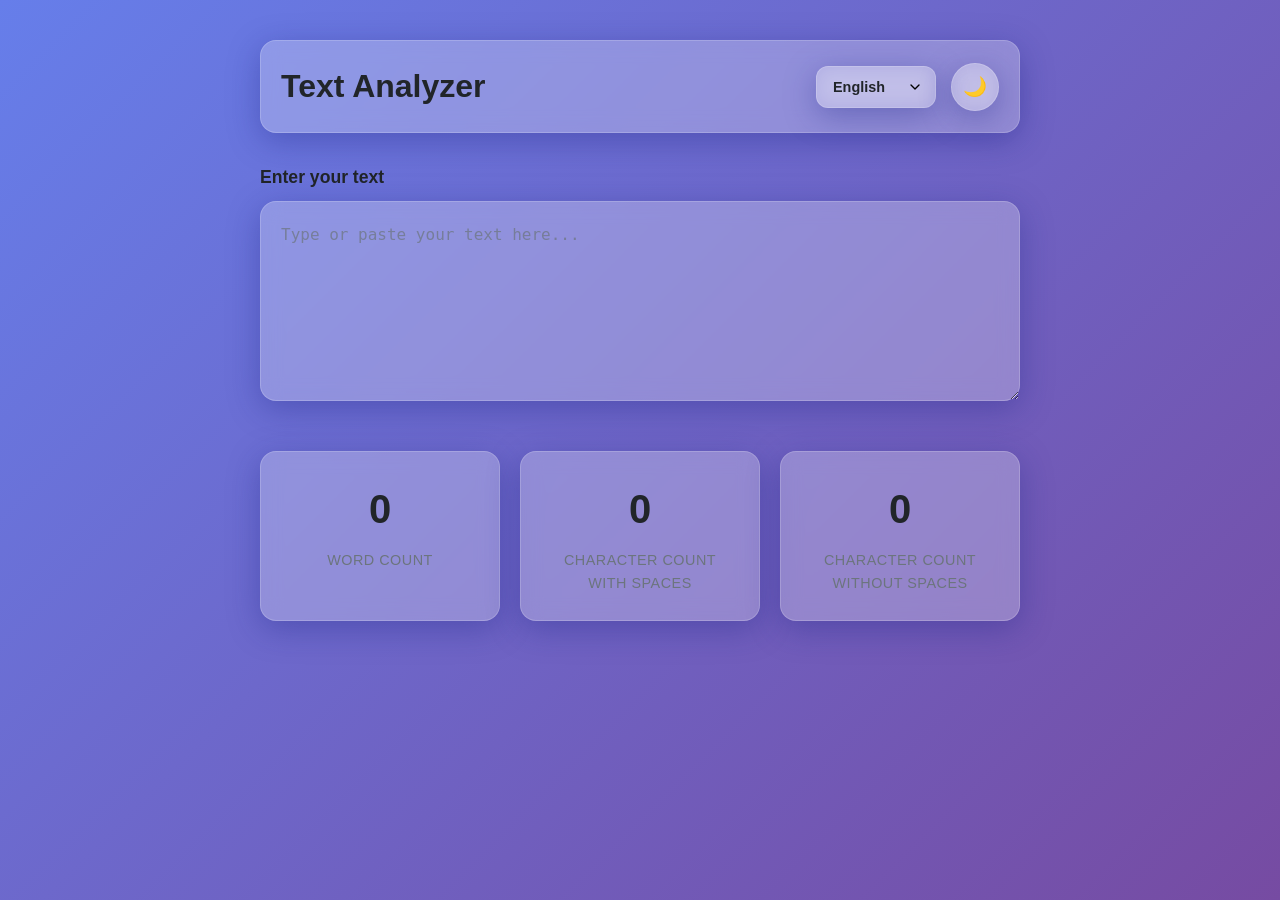
==== index.html @ c22e0014 "init" ====
<!DOCTYPE html>
<html lang="en">
<head>
    <meta charset="UTF-8">
    <meta name="viewport" content="width=device-width, initial-scale=1.0">
    <title>Text Analyzer</title>
    <link rel="stylesheet" href="src/style/variables.css">
    <link rel="stylesheet" href="src/style/reset.css">
    <link rel="stylesheet" href="src/style/base.css">
    <link rel="stylesheet" href="src/style/components.css">
</head>
<body>
    <div class="container">
        <header class="header">
            <h1 data-i18n="app_title">Text Analyzer</h1>
            <div class="controls">
                <div class="language-controls">
                    <select class="language-select" id="languageSelect">
                        <option value="en">English</option>
                        <option value="es">Español</option>
                        <option value="ru">Русский</option>
                        <option value="fr">Français</option>
                        <option value="de">Deutsch</option>
                    </select>
                </div>
                <button class="btn theme-toggle" id="themeToggle" data-i18n="theme_toggle" title="Toggle theme">
                    🌙
                </button>
            </div>
        </header>

        <main class="main-content">
            <div class="textarea-container">
                <label for="textInput" class="textarea-label" data-i18n="enter_text">Enter your text</label>
                <textarea 
                    id="textInput" 
                    placeholder="Type or paste your text here..."
                    data-i18n-placeholder="text_placeholder"
                ></textarea>
            </div>

            <div class="stats">
                <div class="stat-card">
                    <div class="stat-value" id="wordCount">0</div>
                    <div class="stat-label" data-i18n="word_count">Word count</div>
                </div>
                <div class="stat-card">
                    <div class="stat-value" id="charCountWithSpaces">0</div>
                    <div class="stat-label" data-i18n="char_count_with_spaces">Character count with spaces</div>
                </div>
                <div class="stat-card">
                    <div class="stat-value" id="charCountWithoutSpaces">0</div>
                    <div class="stat-label" data-i18n="char_count_without_spaces">Character count without spaces</div>
                </div>
            </div>
        </main>
    </div>

    <script src="src/script/i18n.js"></script>
    <script src="src/script/theme.js"></script>
    <script src="src/script/counter.js"></script>
    <script src="src/script/main.js"></script>
</body>
</html>
---- src/style/variables.css ----
/* CSS Variables for theming */
:root {
    /* Light theme - Glass morphism */
    --bg-primary: rgba(255, 255, 255, 0.8);
    --bg-secondary: rgba(248, 249, 250, 0.6);
    --bg-tertiary: rgba(255, 255, 255, 0.4);
    --text-primary: #212529;
    --text-secondary: #6c757d;
    --border-primary: rgba(33, 37, 41, 0.1);
    --border-secondary: rgba(33, 37, 41, 0.05);
    --shadow-primary: 0 8px 32px rgba(0, 0, 0, 0.1);
    --shadow-secondary: 0 4px 16px rgba(0, 0, 0, 0.08);
    --glass-bg: rgba(255, 255, 255, 0.25);
    --glass-border: rgba(255, 255, 255, 0.18);
    --glass-shadow: 0 8px 32px rgba(31, 38, 135, 0.37);
    --backdrop-blur: blur(10px);
}

[data-theme="dark"] {
    /* Dark theme - Glass morphism */
    --bg-primary: rgba(33, 37, 41, 0.8);
    --bg-secondary: rgba(52, 58, 64, 0.6);
    --bg-tertiary: rgba(33, 37, 41, 0.4);
    --text-primary: #f8f9fa;
    --text-secondary: #adb5bd;
    --border-primary: rgba(248, 249, 250, 0.1);
    --border-secondary: rgba(248, 249, 250, 0.05);
    --shadow-primary: 0 8px 32px rgba(0, 0, 0, 0.3);
    --shadow-secondary: 0 4px 16px rgba(0, 0, 0, 0.2);
    --glass-bg: rgba(33, 37, 41, 0.25);
    --glass-border: rgba(248, 249, 250, 0.18);
    --glass-shadow: 0 8px 32px rgba(0, 0, 0, 0.5);
    --backdrop-blur: blur(10px);
}

/* Global glass morphism styles */
.glass {
    background: var(--glass-bg);
    backdrop-filter: var(--backdrop-blur);
    -webkit-backdrop-filter: var(--backdrop-blur);
    border: 1px solid var(--glass-border);
    box-shadow: var(--glass-shadow);
}

.glass-card {
    background: var(--glass-bg);
    backdrop-filter: var(--backdrop-blur);
    -webkit-backdrop-filter: var(--backdrop-blur);
    border: 1px solid var(--glass-border);
    box-shadow: var(--glass-shadow);
    border-radius: 16px;
}

.glass-input {
    background: var(--glass-bg);
    backdrop-filter: var(--backdrop-blur);
    -webkit-backdrop-filter: var(--backdrop-blur);
    border: 1px solid var(--glass-border);
    box-shadow: var(--glass-shadow);
}

.glass-button {
    background: var(--glass-bg);
    backdrop-filter: var(--backdrop-blur);
    -webkit-backdrop-filter: var(--backdrop-blur);
    border: 1px solid var(--glass-border);
    box-shadow: var(--glass-shadow);
    transition: all 0.3s ease;
}

.glass-button:hover {
    background: var(--bg-secondary);
    transform: translateY(-2px);
    box-shadow: var(--shadow-primary);
}
---- src/style/base.css ----
/* Base styles and layout */
body {
    font-family: -apple-system, BlinkMacSystemFont, 'Segoe UI', Roboto, sans-serif;
    background: linear-gradient(135deg, #667eea 0%, #764ba2 100%);
    background-attachment: fixed;
    color: var(--text-primary);
    line-height: 1.6;
    min-height: 100vh;
    margin: 0;
    padding: 20px;
    transition: all 0.3s ease;
}

.container {
    max-width: 800px;
    margin: 0 auto;
    padding: 20px;
}

.header {
    display: flex;
    justify-content: space-between;
    align-items: center;
    margin-bottom: 30px;
    padding: 20px;
    border-radius: 16px;
    background: var(--glass-bg);
    backdrop-filter: var(--backdrop-blur);
    -webkit-backdrop-filter: var(--backdrop-blur);
    border: 1px solid var(--glass-border);
    box-shadow: var(--glass-shadow);
}

.header h1 {
    margin: 0;
    font-size: 2rem;
    font-weight: 700;
    color: var(--text-primary);
}

.controls {
    display: flex;
    align-items: center;
    gap: 15px;
}

.language-controls {
    display: flex;
    align-items: center;
    gap: 10px;
}

.main-content {
    display: flex;
    flex-direction: column;
    gap: 30px;
}

.textarea-container {
    display: flex;
    flex-direction: column;
    gap: 10px;
}

.textarea-label {
    font-weight: 600;
    color: var(--text-primary);
    font-size: 1.1rem;
}

textarea {
    width: 100%;
    min-height: 200px;
    padding: 20px;
    border-radius: 16px;
    border: 1px solid var(--glass-border);
    background: var(--glass-bg);
    backdrop-filter: var(--backdrop-blur);
    -webkit-backdrop-filter: var(--backdrop-blur);
    box-shadow: var(--glass-shadow);
    color: var(--text-primary);
    font-size: 1rem;
    line-height: 1.6;
    resize: vertical;
    transition: all 0.3s ease;
}

textarea:focus {
    outline: none;
    border-color: var(--text-secondary);
    box-shadow: var(--shadow-primary);
    transform: translateY(-2px);
}

textarea::placeholder {
    color: var(--text-secondary);
    opacity: 0.7;
}

.stats {
    display: grid;
    grid-template-columns: repeat(auto-fit, minmax(200px, 1fr));
    gap: 20px;
    margin-top: 20px;
}

.stat-card {
    padding: 25px;
    border-radius: 16px;
    background: var(--glass-bg);
    backdrop-filter: var(--backdrop-blur);
    -webkit-backdrop-filter: var(--backdrop-blur);
    border: 1px solid var(--glass-border);
    box-shadow: var(--glass-shadow);
    text-align: center;
    transition: all 0.3s ease;
}

.stat-card:hover {
    transform: translateY(-5px);
    box-shadow: var(--shadow-primary);
}

.stat-value {
    font-size: 2.5rem;
    font-weight: 700;
    color: var(--text-primary);
    margin-bottom: 8px;
}

.stat-label {
    font-size: 0.9rem;
    color: var(--text-secondary);
    font-weight: 500;
    text-transform: uppercase;
    letter-spacing: 0.5px;
}

/* Responsive design */
@media (max-width: 768px) {
    .header {
        flex-direction: column;
        gap: 20px;
        text-align: center;
    }
    
    .controls {
        flex-direction: column;
        gap: 15px;
    }
    
    .stats {
        grid-template-columns: 1fr;
    }
    
    .stat-value {
        font-size: 2rem;
    }
}

@media (max-width: 480px) {
    body {
        padding: 10px;
    }
    
    .container {
        padding: 10px;
    }
    
    .header {
        padding: 15px;
    }
    
    .header h1 {
        font-size: 1.5rem;
    }
    
    textarea {
        min-height: 150px;
        padding: 15px;
    }
    
    .stat-card {
        padding: 20px;
    }
}
---- src/style/components.css ----
/* Reusable components */
.btn {
    padding: 12px 20px;
    border: none;
    border-radius: 12px;
    font-size: 0.9rem;
    font-weight: 600;
    cursor: pointer;
    transition: all 0.3s ease;
    background: var(--glass-bg);
    backdrop-filter: var(--backdrop-blur);
    -webkit-backdrop-filter: var(--backdrop-blur);
    border: 1px solid var(--glass-border);
    box-shadow: var(--glass-shadow);
    color: var(--text-primary);
    text-decoration: none;
    display: inline-flex;
    align-items: center;
    justify-content: center;
    gap: 8px;
}

.btn:hover {
    background: var(--bg-secondary);
    transform: translateY(-2px);
    box-shadow: var(--shadow-primary);
}

.btn:active {
    transform: translateY(0);
}

/* Language selector dropdown */
.language-select {
    padding: 12px 16px;
    border-radius: 12px;
    border: 1px solid var(--glass-border);
    background: var(--glass-bg);
    backdrop-filter: var(--backdrop-blur);
    -webkit-backdrop-filter: var(--backdrop-blur);
    box-shadow: var(--glass-shadow);
    color: var(--text-primary);
    font-size: 0.9rem;
    font-weight: 600;
    cursor: pointer;
    transition: all 0.3s ease;
    min-width: 120px;
    appearance: none;
    background-image: url("data:image/svg+xml;charset=UTF-8,%3csvg xmlns='http://www.w3.org/2000/svg' viewBox='0 0 24 24' fill='none' stroke='currentColor' stroke-width='2' stroke-linecap='round' stroke-linejoin='round'%3e%3cpolyline points='6,9 12,15 18,9'%3e%3c/polyline%3e%3c/svg%3e");
    background-repeat: no-repeat;
    background-position: right 12px center;
    background-size: 16px;
    padding-right: 40px;
}

.language-select:hover {
    background-color: var(--bg-secondary);
    transform: translateY(-2px);
    box-shadow: var(--shadow-primary);
}

.language-select:focus {
    outline: none;
    border-color: var(--text-secondary);
    box-shadow: var(--shadow-primary);
}

.language-select option {
    background: var(--bg-primary);
    color: var(--text-primary);
    padding: 8px;
}

/* Theme toggle button */
.theme-toggle {
    padding: 12px;
    border-radius: 50%;
    width: 48px;
    height: 48px;
    display: flex;
    align-items: center;
    justify-content: center;
    font-size: 1.2rem;
    background: var(--glass-bg);
    backdrop-filter: var(--backdrop-blur);
    -webkit-backdrop-filter: var(--backdrop-blur);
    border: 1px solid var(--glass-border);
    box-shadow: var(--glass-shadow);
    color: var(--text-primary);
    transition: all 0.3s ease;
}

.theme-toggle:hover {
    background: var(--bg-secondary);
    transform: translateY(-2px) rotate(180deg);
    box-shadow: var(--shadow-primary);
}

.theme-toggle:active {
    transform: translateY(0) rotate(180deg);
}

/* Embeddable version adjustments */
.text-analyzer-embed {
    font-size: 0.9rem;
}

.text-analyzer-embed .header h1 {
    font-size: 1.5rem;
}

.text-analyzer-embed .stat-value {
    font-size: 2rem;
}

.text-analyzer-embed .stat-label {
    font-size: 0.8rem;
}

.text-analyzer-embed textarea {
    min-height: 150px;
    padding: 15px;
}

.text-analyzer-embed .stat-card {
    padding: 20px;
}

.text-analyzer-embed .btn {
    padding: 10px 16px;
    font-size: 0.8rem;
}

.text-analyzer-embed .language-select {
    padding: 10px 14px;
    font-size: 0.8rem;
    min-width: 100px;
}

.text-analyzer-embed .theme-toggle {
    width: 40px;
    height: 40px;
    font-size: 1rem;
}

/* Responsive adjustments */
@media (max-width: 768px) {
    .language-select {
        min-width: 100px;
        font-size: 0.8rem;
        padding: 10px 14px;
        padding-right: 35px;
        background-size: 14px;
    }
    
    .theme-toggle {
        width: 44px;
        height: 44px;
        font-size: 1.1rem;
    }
}

@media (max-width: 480px) {
    .language-select {
        min-width: 80px;
        font-size: 0.75rem;
        padding: 8px 12px;
        padding-right: 30px;
        background-size: 12px;
    }
    
    .theme-toggle {
        width: 40px;
        height: 40px;
        font-size: 1rem;
    }
}
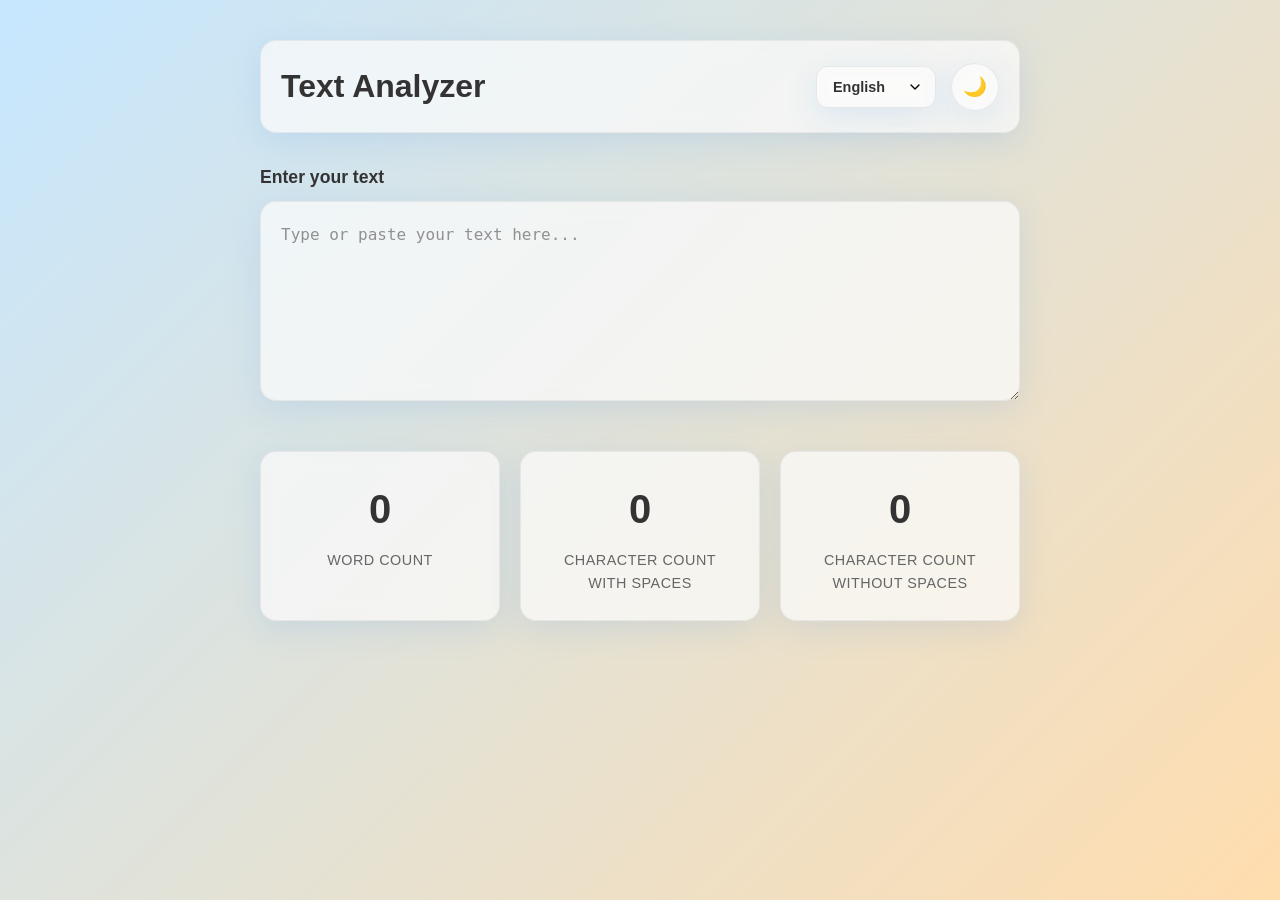
==== commit 07bd6fe0: "fix: prepare standalone Cloudflare Pages deployment" ====
--- a/index.html
+++ b/index.html
@@ -1,64 +1,65 @@
 <!DOCTYPE html>
 <html lang="en">
-<head>
-    <meta charset="UTF-8">
-    <meta name="viewport" content="width=device-width, initial-scale=1.0">
+  <head>
+    <meta charset="UTF-8" />
+    <meta name="viewport" content="width=device-width, initial-scale=1.0" />
     <title>Text Analyzer</title>
-    <link rel="stylesheet" href="src/style/variables.css">
-    <link rel="stylesheet" href="src/style/reset.css">
-    <link rel="stylesheet" href="src/style/base.css">
-    <link rel="stylesheet" href="src/style/components.css">
-</head>
-<body>
+    <meta name="theme-color" content="#fbfbfb" />
+    <link rel="icon" href="src/favicon.ico" sizes="any" />
+    <link rel="icon" type="image/png" sizes="32x32" href="src/img/icon-32x32.png" />
+    <link rel="icon" type="image/png" sizes="16x16" href="src/img/icon-16x16.png" />
+    <link rel="apple-touch-icon" href="src/img/icon-192x192.png" />
+    <link rel="manifest" href="src/manifest.json" />
+    <link rel="stylesheet" href="src/style/variables.css" />
+    <link rel="stylesheet" href="src/style/reset.css" />
+    <link rel="stylesheet" href="src/style/base.css" />
+    <link rel="stylesheet" href="src/style/components.css" />
+  </head>
+  <body>
     <div class="container">
-        <header class="header">
-            <h1 data-i18n="app_title">Text Analyzer</h1>
-            <div class="controls">
-                <div class="language-controls">
-                    <select class="language-select" id="languageSelect">
-                        <option value="en">English</option>
-                        <option value="es">Español</option>
-                        <option value="ru">Русский</option>
-                        <option value="fr">Français</option>
-                        <option value="de">Deutsch</option>
-                    </select>
-                </div>
-                <button class="btn theme-toggle" id="themeToggle" data-i18n="theme_toggle" title="Toggle theme">
-                    🌙
-                </button>
-            </div>
-        </header>
+      <header class="header">
+        <h1 data-i18n="app_title">Text Analyzer</h1>
+        <div class="controls">
+          <div class="language-controls">
+            <select class="language-select" id="languageSelect">
+              <option value="en">English</option>
+              <option value="es">Español</option>
+              <option value="ru">Русский</option>
+              <option value="fr">Français</option>
+              <option value="de">Deutsch</option>
+            </select>
+          </div>
+          <button class="btn theme-toggle" id="themeToggle" data-i18n="theme_toggle" title="Toggle theme" aria-label="Toggle theme">🌙</button>
+        </div>
+      </header>
 
-        <main class="main-content">
-            <div class="textarea-container">
-                <label for="textInput" class="textarea-label" data-i18n="enter_text">Enter your text</label>
-                <textarea 
-                    id="textInput" 
-                    placeholder="Type or paste your text here..."
-                    data-i18n-placeholder="text_placeholder"
-                ></textarea>
-            </div>
+      <main class="main-content">
+        <div class="textarea-container">
+          <label for="textInput" class="textarea-label" data-i18n="enter_text">Enter your text</label>
+          <textarea id="textInput" placeholder="Type or paste your text here..." data-i18n-placeholder="text_placeholder"></textarea>
+        </div>
 
-            <div class="stats">
-                <div class="stat-card">
-                    <div class="stat-value" id="wordCount">0</div>
-                    <div class="stat-label" data-i18n="word_count">Word count</div>
-                </div>
-                <div class="stat-card">
-                    <div class="stat-value" id="charCountWithSpaces">0</div>
-                    <div class="stat-label" data-i18n="char_count_with_spaces">Character count with spaces</div>
-                </div>
-                <div class="stat-card">
-                    <div class="stat-value" id="charCountWithoutSpaces">0</div>
-                    <div class="stat-label" data-i18n="char_count_without_spaces">Character count without spaces</div>
-                </div>
-            </div>
-        </main>
+        <div class="stats">
+          <div class="stat-card">
+            <div class="stat-value" id="wordCount">0</div>
+            <div class="stat-label" data-i18n="word_count">Word count</div>
+          </div>
+          <div class="stat-card">
+            <div class="stat-value" id="charCountWithSpaces">0</div>
+            <div class="stat-label" data-i18n="char_count_with_spaces">Character count with spaces</div>
+          </div>
+          <div class="stat-card">
+            <div class="stat-value" id="charCountWithoutSpaces">0</div>
+            <div class="stat-label" data-i18n="char_count_without_spaces">Character count without spaces</div>
+          </div>
+        </div>
+      </main>
     </div>
 
+    <script src="src/script/console-protection.js"></script>
     <script src="src/script/i18n.js"></script>
     <script src="src/script/theme.js"></script>
     <script src="src/script/counter.js"></script>
     <script src="src/script/main.js"></script>
-</body>
-</html> +  </body>
+</html>
--- a/src/style/variables.css
+++ b/src/style/variables.css
@@ -1,75 +1,81 @@
-/* CSS Variables for theming */
+/* CSS Variables for theming */
 :root {
-    /* Light theme - Glass morphism */
-    --bg-primary: rgba(255, 255, 255, 0.8);
-    --bg-secondary: rgba(248, 249, 250, 0.6);
-    --bg-tertiary: rgba(255, 255, 255, 0.4);
-    --text-primary: #212529;
-    --text-secondary: #6c757d;
-    --border-primary: rgba(33, 37, 41, 0.1);
-    --border-secondary: rgba(33, 37, 41, 0.05);
-    --shadow-primary: 0 8px 32px rgba(0, 0, 0, 0.1);
-    --shadow-secondary: 0 4px 16px rgba(0, 0, 0, 0.08);
-    --glass-bg: rgba(255, 255, 255, 0.25);
-    --glass-border: rgba(255, 255, 255, 0.18);
-    --glass-shadow: 0 8px 32px rgba(31, 38, 135, 0.37);
-    --backdrop-blur: blur(10px);
+  /* Pastel Breeze foundation from i18n-layout-template */
+  --primary-color: #4a90e2;
+  --accent-color: #64d2ff;
+  --bg-primary: #fbfbfb;
+  --bg-secondary: #f5f5f5;
+  --bg-tertiary: #f0f0f0;
+  --text-primary: #333333;
+  --text-secondary: #666666;
+  --border-primary: #e0e0e0;
+  --border-secondary: #d0d0d0;
+  --gradient-primary: linear-gradient(135deg, #c6e7ff, #ffddae);
+  --shadow-primary: 0 12px 40px rgba(74, 144, 226, 0.2);
+  --shadow-secondary: 0 4px 16px rgba(0, 0, 0, 0.08);
+  --glass-bg: rgba(251, 251, 251, 0.72);
+  --glass-border: rgba(224, 224, 224, 0.7);
+  --glass-shadow: 0 8px 32px rgba(74, 144, 226, 0.15);
+  --backdrop-blur: blur(10px);
+  --transition: color 0.3s ease, background 0.3s ease, border-color 0.3s ease;
 }
 
-[data-theme="dark"] {
-    /* Dark theme - Glass morphism */
-    --bg-primary: rgba(33, 37, 41, 0.8);
-    --bg-secondary: rgba(52, 58, 64, 0.6);
-    --bg-tertiary: rgba(33, 37, 41, 0.4);
-    --text-primary: #f8f9fa;
-    --text-secondary: #adb5bd;
-    --border-primary: rgba(248, 249, 250, 0.1);
-    --border-secondary: rgba(248, 249, 250, 0.05);
-    --shadow-primary: 0 8px 32px rgba(0, 0, 0, 0.3);
-    --shadow-secondary: 0 4px 16px rgba(0, 0, 0, 0.2);
-    --glass-bg: rgba(33, 37, 41, 0.25);
-    --glass-border: rgba(248, 249, 250, 0.18);
-    --glass-shadow: 0 8px 32px rgba(0, 0, 0, 0.5);
-    --backdrop-blur: blur(10px);
+[data-theme='dark'] {
+  --primary-color: #8ab4f8;
+  --accent-color: #64d2ff;
+  --bg-primary: #0e0e10;
+  --bg-secondary: #1a1a1d;
+  --bg-tertiary: #2a2a2e;
+  --text-primary: #ededed;
+  --text-secondary: #cccccc;
+  --border-primary: rgba(255, 255, 255, 0.15);
+  --border-secondary: rgba(255, 255, 255, 0.1);
+  --gradient-primary: radial-gradient(circle at 30% 30%, #1a1a1d, #0e0e10 80%);
+  --shadow-primary: 0 12px 40px rgba(0, 0, 0, 0.5);
+  --shadow-secondary: 0 4px 16px rgba(0, 0, 0, 0.2);
+  --glass-bg: rgba(255, 255, 255, 0.05);
+  --glass-border: rgba(255, 255, 255, 0.1);
+  --glass-shadow: 0 8px 32px rgba(0, 0, 0, 0.4), 0 4px 16px rgba(0, 150, 255, 0.1);
+  --backdrop-blur: blur(14px);
 }
-
-/* Global glass morphism styles */
-.glass {
-    background: var(--glass-bg);
-    backdrop-filter: var(--backdrop-blur);
-    -webkit-backdrop-filter: var(--backdrop-blur);
-    border: 1px solid var(--glass-border);
-    box-shadow: var(--glass-shadow);
-}
-
-.glass-card {
-    background: var(--glass-bg);
-    backdrop-filter: var(--backdrop-blur);
-    -webkit-backdrop-filter: var(--backdrop-blur);
-    border: 1px solid var(--glass-border);
-    box-shadow: var(--glass-shadow);
-    border-radius: 16px;
-}
-
-.glass-input {
-    background: var(--glass-bg);
-    backdrop-filter: var(--backdrop-blur);
-    -webkit-backdrop-filter: var(--backdrop-blur);
-    border: 1px solid var(--glass-border);
-    box-shadow: var(--glass-shadow);
-}
-
-.glass-button {
-    background: var(--glass-bg);
-    backdrop-filter: var(--backdrop-blur);
-    -webkit-backdrop-filter: var(--backdrop-blur);
-    border: 1px solid var(--glass-border);
-    box-shadow: var(--glass-shadow);
-    transition: all 0.3s ease;
-}
-
-.glass-button:hover {
-    background: var(--bg-secondary);
-    transform: translateY(-2px);
-    box-shadow: var(--shadow-primary);
-} +
+/* Global glass morphism styles */
+.glass {
+  background: var(--glass-bg);
+  backdrop-filter: var(--backdrop-blur);
+  -webkit-backdrop-filter: var(--backdrop-blur);
+  border: 1px solid var(--glass-border);
+  box-shadow: var(--glass-shadow);
+}
+
+.glass-card {
+  background: var(--glass-bg);
+  backdrop-filter: var(--backdrop-blur);
+  -webkit-backdrop-filter: var(--backdrop-blur);
+  border: 1px solid var(--glass-border);
+  box-shadow: var(--glass-shadow);
+  border-radius: 16px;
+}
+
+.glass-input {
+  background: var(--glass-bg);
+  backdrop-filter: var(--backdrop-blur);
+  -webkit-backdrop-filter: var(--backdrop-blur);
+  border: 1px solid var(--glass-border);
+  box-shadow: var(--glass-shadow);
+}
+
+.glass-button {
+  background: var(--glass-bg);
+  backdrop-filter: var(--backdrop-blur);
+  -webkit-backdrop-filter: var(--backdrop-blur);
+  border: 1px solid var(--glass-border);
+  box-shadow: var(--glass-shadow);
+  transition: all 0.3s ease;
+}
+
+.glass-button:hover {
+  background: var(--bg-secondary);
+  transform: translateY(-2px);
+  box-shadow: var(--shadow-primary);
+}
--- a/src/style/base.css
+++ b/src/style/base.css
@@ -1,186 +1,186 @@
-/* Base styles and layout */
-body {
-    font-family: -apple-system, BlinkMacSystemFont, 'Segoe UI', Roboto, sans-serif;
-    background: linear-gradient(135deg, #667eea 0%, #764ba2 100%);
-    background-attachment: fixed;
-    color: var(--text-primary);
-    line-height: 1.6;
-    min-height: 100vh;
-    margin: 0;
-    padding: 20px;
-    transition: all 0.3s ease;
-}
-
-.container {
-    max-width: 800px;
-    margin: 0 auto;
-    padding: 20px;
-}
-
-.header {
-    display: flex;
-    justify-content: space-between;
-    align-items: center;
-    margin-bottom: 30px;
-    padding: 20px;
-    border-radius: 16px;
-    background: var(--glass-bg);
-    backdrop-filter: var(--backdrop-blur);
-    -webkit-backdrop-filter: var(--backdrop-blur);
-    border: 1px solid var(--glass-border);
-    box-shadow: var(--glass-shadow);
-}
-
-.header h1 {
-    margin: 0;
-    font-size: 2rem;
-    font-weight: 700;
-    color: var(--text-primary);
-}
-
-.controls {
-    display: flex;
-    align-items: center;
-    gap: 15px;
-}
-
-.language-controls {
-    display: flex;
-    align-items: center;
-    gap: 10px;
-}
-
-.main-content {
-    display: flex;
-    flex-direction: column;
-    gap: 30px;
-}
-
-.textarea-container {
-    display: flex;
-    flex-direction: column;
-    gap: 10px;
-}
-
-.textarea-label {
-    font-weight: 600;
-    color: var(--text-primary);
-    font-size: 1.1rem;
-}
-
-textarea {
-    width: 100%;
-    min-height: 200px;
-    padding: 20px;
-    border-radius: 16px;
-    border: 1px solid var(--glass-border);
-    background: var(--glass-bg);
-    backdrop-filter: var(--backdrop-blur);
-    -webkit-backdrop-filter: var(--backdrop-blur);
-    box-shadow: var(--glass-shadow);
-    color: var(--text-primary);
-    font-size: 1rem;
-    line-height: 1.6;
-    resize: vertical;
-    transition: all 0.3s ease;
-}
-
-textarea:focus {
-    outline: none;
-    border-color: var(--text-secondary);
-    box-shadow: var(--shadow-primary);
-    transform: translateY(-2px);
-}
-
-textarea::placeholder {
-    color: var(--text-secondary);
-    opacity: 0.7;
-}
-
-.stats {
-    display: grid;
-    grid-template-columns: repeat(auto-fit, minmax(200px, 1fr));
-    gap: 20px;
-    margin-top: 20px;
-}
-
-.stat-card {
-    padding: 25px;
-    border-radius: 16px;
-    background: var(--glass-bg);
-    backdrop-filter: var(--backdrop-blur);
-    -webkit-backdrop-filter: var(--backdrop-blur);
-    border: 1px solid var(--glass-border);
-    box-shadow: var(--glass-shadow);
-    text-align: center;
-    transition: all 0.3s ease;
-}
-
-.stat-card:hover {
-    transform: translateY(-5px);
-    box-shadow: var(--shadow-primary);
-}
-
-.stat-value {
-    font-size: 2.5rem;
-    font-weight: 700;
-    color: var(--text-primary);
-    margin-bottom: 8px;
-}
-
-.stat-label {
-    font-size: 0.9rem;
-    color: var(--text-secondary);
-    font-weight: 500;
-    text-transform: uppercase;
-    letter-spacing: 0.5px;
-}
-
-/* Responsive design */
-@media (max-width: 768px) {
-    .header {
-        flex-direction: column;
-        gap: 20px;
-        text-align: center;
-    }
-    
-    .controls {
-        flex-direction: column;
-        gap: 15px;
-    }
-    
-    .stats {
-        grid-template-columns: 1fr;
-    }
-    
-    .stat-value {
-        font-size: 2rem;
-    }
-}
-
-@media (max-width: 480px) {
-    body {
-        padding: 10px;
-    }
-    
-    .container {
-        padding: 10px;
-    }
-    
-    .header {
-        padding: 15px;
-    }
-    
-    .header h1 {
-        font-size: 1.5rem;
-    }
-    
-    textarea {
-        min-height: 150px;
-        padding: 15px;
-    }
-    
-    .stat-card {
-        padding: 20px;
-    }
-} +/* Base styles and layout */
+body {
+  font-family: -apple-system, BlinkMacSystemFont, 'Segoe UI', Roboto, sans-serif;
+  background: var(--gradient-primary);
+  background-attachment: fixed;
+  color: var(--text-primary);
+  line-height: 1.6;
+  min-height: 100vh;
+  margin: 0;
+  padding: 20px;
+  transition: all 0.3s ease;
+}
+
+.container {
+  max-width: 800px;
+  margin: 0 auto;
+  padding: 20px;
+}
+
+.header {
+  display: flex;
+  justify-content: space-between;
+  align-items: center;
+  margin-bottom: 30px;
+  padding: 20px;
+  border-radius: 16px;
+  background: var(--glass-bg);
+  backdrop-filter: var(--backdrop-blur);
+  -webkit-backdrop-filter: var(--backdrop-blur);
+  border: 1px solid var(--glass-border);
+  box-shadow: var(--glass-shadow);
+}
+
+.header h1 {
+  margin: 0;
+  font-size: 2rem;
+  font-weight: 700;
+  color: var(--text-primary);
+}
+
+.controls {
+  display: flex;
+  align-items: center;
+  gap: 15px;
+}
+
+.language-controls {
+  display: flex;
+  align-items: center;
+  gap: 10px;
+}
+
+.main-content {
+  display: flex;
+  flex-direction: column;
+  gap: 30px;
+}
+
+.textarea-container {
+  display: flex;
+  flex-direction: column;
+  gap: 10px;
+}
+
+.textarea-label {
+  font-weight: 600;
+  color: var(--text-primary);
+  font-size: 1.1rem;
+}
+
+textarea {
+  width: 100%;
+  min-height: 200px;
+  padding: 20px;
+  border-radius: 16px;
+  border: 1px solid var(--glass-border);
+  background: var(--glass-bg);
+  backdrop-filter: var(--backdrop-blur);
+  -webkit-backdrop-filter: var(--backdrop-blur);
+  box-shadow: var(--glass-shadow);
+  color: var(--text-primary);
+  font-size: 1rem;
+  line-height: 1.6;
+  resize: vertical;
+  transition: all 0.3s ease;
+}
+
+textarea:focus {
+  outline: none;
+  border-color: var(--text-secondary);
+  box-shadow: var(--shadow-primary);
+  transform: translateY(-2px);
+}
+
+textarea::placeholder {
+  color: var(--text-secondary);
+  opacity: 0.7;
+}
+
+.stats {
+  display: grid;
+  grid-template-columns: repeat(auto-fit, minmax(200px, 1fr));
+  gap: 20px;
+  margin-top: 20px;
+}
+
+.stat-card {
+  padding: 25px;
+  border-radius: 16px;
+  background: var(--glass-bg);
+  backdrop-filter: var(--backdrop-blur);
+  -webkit-backdrop-filter: var(--backdrop-blur);
+  border: 1px solid var(--glass-border);
+  box-shadow: var(--glass-shadow);
+  text-align: center;
+  transition: all 0.3s ease;
+}
+
+.stat-card:hover {
+  transform: translateY(-5px);
+  box-shadow: var(--shadow-primary);
+}
+
+.stat-value {
+  font-size: 2.5rem;
+  font-weight: 700;
+  color: var(--text-primary);
+  margin-bottom: 8px;
+}
+
+.stat-label {
+  font-size: 0.9rem;
+  color: var(--text-secondary);
+  font-weight: 500;
+  text-transform: uppercase;
+  letter-spacing: 0.5px;
+}
+
+/* Responsive design */
+@media (max-width: 768px) {
+  .header {
+    flex-direction: column;
+    gap: 20px;
+    text-align: center;
+  }
+
+  .controls {
+    flex-direction: column;
+    gap: 15px;
+  }
+
+  .stats {
+    grid-template-columns: 1fr;
+  }
+
+  .stat-value {
+    font-size: 2rem;
+  }
+}
+
+@media (max-width: 480px) {
+  body {
+    padding: 10px;
+  }
+
+  .container {
+    padding: 10px;
+  }
+
+  .header {
+    padding: 15px;
+  }
+
+  .header h1 {
+    font-size: 1.5rem;
+  }
+
+  textarea {
+    min-height: 150px;
+    padding: 15px;
+  }
+
+  .stat-card {
+    padding: 20px;
+  }
+}
--- a/src/style/components.css
+++ b/src/style/components.css
@@ -1,177 +1,177 @@
-/* Reusable components */
-.btn {
-    padding: 12px 20px;
-    border: none;
-    border-radius: 12px;
-    font-size: 0.9rem;
-    font-weight: 600;
-    cursor: pointer;
-    transition: all 0.3s ease;
-    background: var(--glass-bg);
-    backdrop-filter: var(--backdrop-blur);
-    -webkit-backdrop-filter: var(--backdrop-blur);
-    border: 1px solid var(--glass-border);
-    box-shadow: var(--glass-shadow);
-    color: var(--text-primary);
-    text-decoration: none;
-    display: inline-flex;
-    align-items: center;
-    justify-content: center;
-    gap: 8px;
+/* Reusable components */
+.btn {
+  padding: 12px 20px;
+  border: none;
+  border-radius: 12px;
+  font-size: 0.9rem;
+  font-weight: 600;
+  cursor: pointer;
+  transition: all 0.3s ease;
+  background: var(--glass-bg);
+  backdrop-filter: var(--backdrop-blur);
+  -webkit-backdrop-filter: var(--backdrop-blur);
+  border: 1px solid var(--glass-border);
+  box-shadow: var(--glass-shadow);
+  color: var(--text-primary);
+  text-decoration: none;
+  display: inline-flex;
+  align-items: center;
+  justify-content: center;
+  gap: 8px;
+}
+
+.btn:hover {
+  background: var(--bg-secondary);
+  transform: translateY(-2px);
+  box-shadow: var(--shadow-primary);
+}
+
+.btn:active {
+  transform: translateY(0);
+}
+
+/* Language selector dropdown */
+.language-select {
+  padding: 12px 16px;
+  border-radius: 12px;
+  border: 1px solid var(--glass-border);
+  background: var(--glass-bg);
+  backdrop-filter: var(--backdrop-blur);
+  -webkit-backdrop-filter: var(--backdrop-blur);
+  box-shadow: var(--glass-shadow);
+  color: var(--text-primary);
+  font-size: 0.9rem;
+  font-weight: 600;
+  cursor: pointer;
+  transition: all 0.3s ease;
+  min-width: 120px;
+  appearance: none;
+  background-image: url("data:image/svg+xml;charset=UTF-8,%3csvg xmlns='http://www.w3.org/2000/svg' viewBox='0 0 24 24' fill='none' stroke='currentColor' stroke-width='2' stroke-linecap='round' stroke-linejoin='round'%3e%3cpolyline points='6,9 12,15 18,9'%3e%3c/polyline%3e%3c/svg%3e");
+  background-repeat: no-repeat;
+  background-position: right 12px center;
+  background-size: 16px;
+  padding-right: 40px;
+}
+
+.language-select:hover {
+  background-color: var(--bg-secondary);
+  transform: translateY(-2px);
+  box-shadow: var(--shadow-primary);
+}
+
+.language-select:focus {
+  outline: none;
+  border-color: var(--primary-color);
+  box-shadow: var(--shadow-primary);
 }
-
-.btn:hover {
-    background: var(--bg-secondary);
-    transform: translateY(-2px);
-    box-shadow: var(--shadow-primary);
-}
-
-.btn:active {
-    transform: translateY(0);
-}
-
-/* Language selector dropdown */
-.language-select {
-    padding: 12px 16px;
-    border-radius: 12px;
-    border: 1px solid var(--glass-border);
-    background: var(--glass-bg);
-    backdrop-filter: var(--backdrop-blur);
-    -webkit-backdrop-filter: var(--backdrop-blur);
-    box-shadow: var(--glass-shadow);
-    color: var(--text-primary);
-    font-size: 0.9rem;
-    font-weight: 600;
-    cursor: pointer;
-    transition: all 0.3s ease;
-    min-width: 120px;
-    appearance: none;
-    background-image: url("data:image/svg+xml;charset=UTF-8,%3csvg xmlns='http://www.w3.org/2000/svg' viewBox='0 0 24 24' fill='none' stroke='currentColor' stroke-width='2' stroke-linecap='round' stroke-linejoin='round'%3e%3cpolyline points='6,9 12,15 18,9'%3e%3c/polyline%3e%3c/svg%3e");
-    background-repeat: no-repeat;
-    background-position: right 12px center;
-    background-size: 16px;
-    padding-right: 40px;
-}
-
-.language-select:hover {
-    background-color: var(--bg-secondary);
-    transform: translateY(-2px);
-    box-shadow: var(--shadow-primary);
-}
-
-.language-select:focus {
-    outline: none;
-    border-color: var(--text-secondary);
-    box-shadow: var(--shadow-primary);
-}
-
-.language-select option {
-    background: var(--bg-primary);
-    color: var(--text-primary);
-    padding: 8px;
-}
-
-/* Theme toggle button */
-.theme-toggle {
-    padding: 12px;
-    border-radius: 50%;
-    width: 48px;
-    height: 48px;
-    display: flex;
-    align-items: center;
-    justify-content: center;
-    font-size: 1.2rem;
-    background: var(--glass-bg);
-    backdrop-filter: var(--backdrop-blur);
-    -webkit-backdrop-filter: var(--backdrop-blur);
-    border: 1px solid var(--glass-border);
-    box-shadow: var(--glass-shadow);
-    color: var(--text-primary);
-    transition: all 0.3s ease;
-}
-
-.theme-toggle:hover {
-    background: var(--bg-secondary);
-    transform: translateY(-2px) rotate(180deg);
-    box-shadow: var(--shadow-primary);
-}
-
-.theme-toggle:active {
-    transform: translateY(0) rotate(180deg);
-}
-
-/* Embeddable version adjustments */
-.text-analyzer-embed {
-    font-size: 0.9rem;
-}
-
-.text-analyzer-embed .header h1 {
-    font-size: 1.5rem;
-}
-
-.text-analyzer-embed .stat-value {
-    font-size: 2rem;
-}
-
-.text-analyzer-embed .stat-label {
-    font-size: 0.8rem;
-}
-
-.text-analyzer-embed textarea {
-    min-height: 150px;
-    padding: 15px;
-}
-
-.text-analyzer-embed .stat-card {
-    padding: 20px;
-}
-
-.text-analyzer-embed .btn {
-    padding: 10px 16px;
-    font-size: 0.8rem;
-}
-
-.text-analyzer-embed .language-select {
-    padding: 10px 14px;
-    font-size: 0.8rem;
-    min-width: 100px;
-}
-
-.text-analyzer-embed .theme-toggle {
-    width: 40px;
-    height: 40px;
-    font-size: 1rem;
-}
-
-/* Responsive adjustments */
-@media (max-width: 768px) {
-    .language-select {
-        min-width: 100px;
-        font-size: 0.8rem;
-        padding: 10px 14px;
-        padding-right: 35px;
-        background-size: 14px;
-    }
-    
-    .theme-toggle {
-        width: 44px;
-        height: 44px;
-        font-size: 1.1rem;
-    }
-}
-
-@media (max-width: 480px) {
-    .language-select {
-        min-width: 80px;
-        font-size: 0.75rem;
-        padding: 8px 12px;
-        padding-right: 30px;
-        background-size: 12px;
-    }
-    
-    .theme-toggle {
-        width: 40px;
-        height: 40px;
-        font-size: 1rem;
-    }
-} +
+.language-select option {
+  background: var(--bg-primary);
+  color: var(--text-primary);
+  padding: 8px;
+}
+
+/* Theme toggle button */
+.theme-toggle {
+  padding: 12px;
+  border-radius: 50%;
+  width: 48px;
+  height: 48px;
+  display: flex;
+  align-items: center;
+  justify-content: center;
+  font-size: 1.2rem;
+  background: var(--glass-bg);
+  backdrop-filter: var(--backdrop-blur);
+  -webkit-backdrop-filter: var(--backdrop-blur);
+  border: 1px solid var(--glass-border);
+  box-shadow: var(--glass-shadow);
+  color: var(--text-primary);
+  transition: all 0.3s ease;
+}
+
+.theme-toggle:hover {
+  background: var(--bg-secondary);
+  transform: translateY(-2px) rotate(180deg);
+  box-shadow: var(--shadow-primary);
+}
+
+.theme-toggle:active {
+  transform: translateY(0) rotate(180deg);
+}
+
+/* Embeddable version adjustments */
+.text-analyzer-embed {
+  font-size: 0.9rem;
+}
+
+.text-analyzer-embed .header h1 {
+  font-size: 1.5rem;
+}
+
+.text-analyzer-embed .stat-value {
+  font-size: 2rem;
+}
+
+.text-analyzer-embed .stat-label {
+  font-size: 0.8rem;
+}
+
+.text-analyzer-embed textarea {
+  min-height: 150px;
+  padding: 15px;
+}
+
+.text-analyzer-embed .stat-card {
+  padding: 20px;
+}
+
+.text-analyzer-embed .btn {
+  padding: 10px 16px;
+  font-size: 0.8rem;
+}
+
+.text-analyzer-embed .language-select {
+  padding: 10px 14px;
+  font-size: 0.8rem;
+  min-width: 100px;
+}
+
+.text-analyzer-embed .theme-toggle {
+  width: 40px;
+  height: 40px;
+  font-size: 1rem;
+}
+
+/* Responsive adjustments */
+@media (max-width: 768px) {
+  .language-select {
+    min-width: 100px;
+    font-size: 0.8rem;
+    padding: 10px 14px;
+    padding-right: 35px;
+    background-size: 14px;
+  }
+
+  .theme-toggle {
+    width: 44px;
+    height: 44px;
+    font-size: 1.1rem;
+  }
+}
+
+@media (max-width: 480px) {
+  .language-select {
+    min-width: 80px;
+    font-size: 0.75rem;
+    padding: 8px 12px;
+    padding-right: 30px;
+    background-size: 12px;
+  }
+
+  .theme-toggle {
+    width: 40px;
+    height: 40px;
+    font-size: 1rem;
+  }
+}
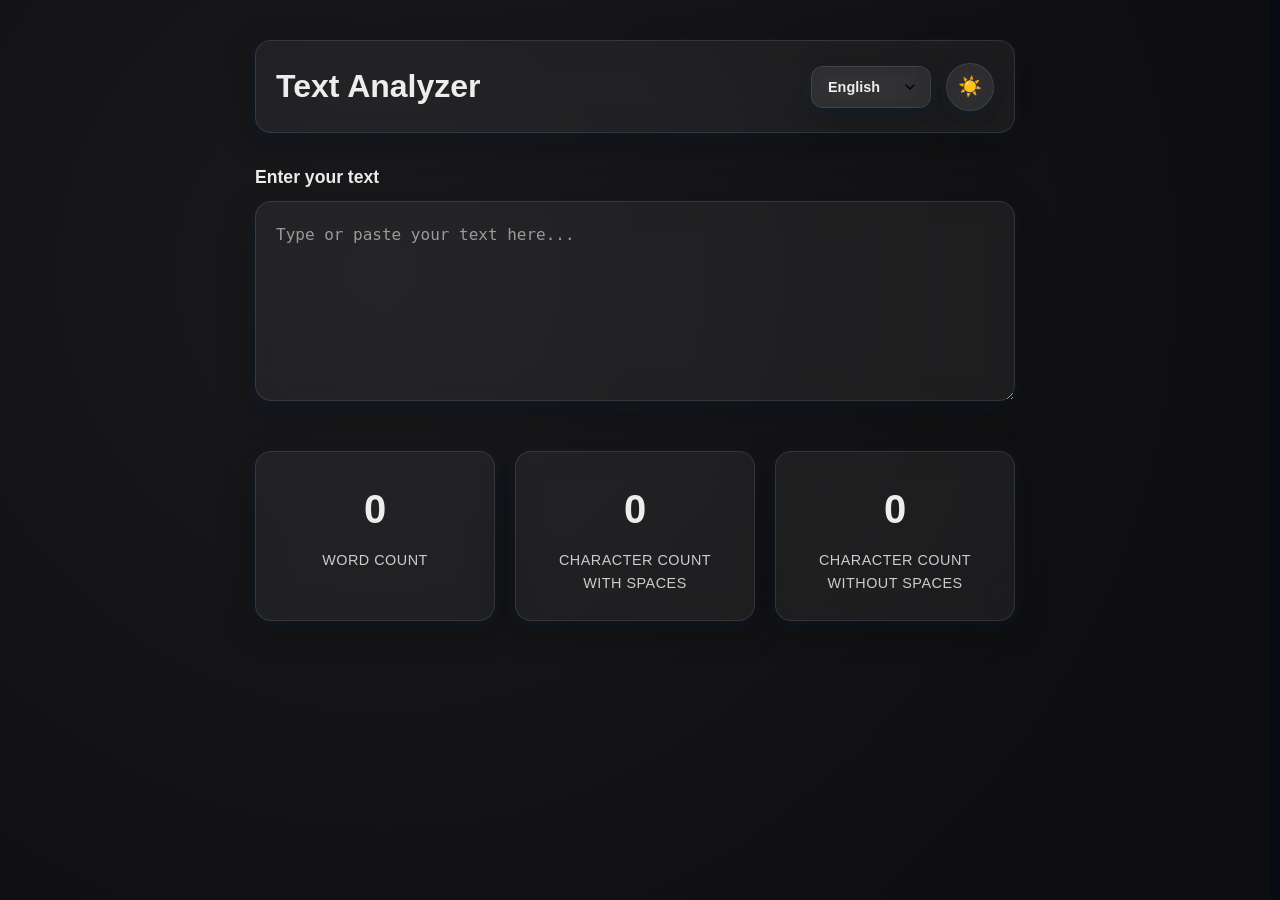
==== commit f8d786c9: "feat(ui): unify dark theme and improve SEO, accessibility, and PWA assets" ====
--- a/index.html
+++ b/index.html
@@ -1,27 +1,62 @@
 <!DOCTYPE html>
-<html lang="en">
+<html lang="en" data-theme="dark">
   <head>
     <meta charset="UTF-8" />
     <meta name="viewport" content="width=device-width, initial-scale=1.0" />
-    <title>Text Analyzer</title>
-    <meta name="theme-color" content="#fbfbfb" />
-    <link rel="icon" href="src/favicon.ico" sizes="any" />
-    <link rel="icon" type="image/png" sizes="32x32" href="src/img/icon-32x32.png" />
-    <link rel="icon" type="image/png" sizes="16x16" href="src/img/icon-16x16.png" />
-    <link rel="apple-touch-icon" href="src/img/icon-192x192.png" />
-    <link rel="manifest" href="src/manifest.json" />
+    <title>Text Analyzer Archive — быстрый подсчёт текста</title>
+    <meta name="theme-color" content="#080b12" />
     <link rel="stylesheet" href="src/style/variables.css" />
     <link rel="stylesheet" href="src/style/reset.css" />
     <link rel="stylesheet" href="src/style/base.css" />
     <link rel="stylesheet" href="src/style/components.css" />
-  </head>
+    <meta name="description" content="Лёгкая архивная версия анализатора для подсчёта слов и символов в реальном времени." />
+  <meta name="robots" content="index, follow, max-image-preview:large" />
+  <meta name="color-scheme" content="dark" />
+  <link rel="canonical" href="https://text-analyzer-archive.d9911.org/" />
+  <meta property="og:type" content="website" />
+  <meta property="og:title" content="Text Analyzer Archive — быстрый подсчёт текста" />
+  <meta property="og:description" content="Лёгкая архивная версия анализатора для подсчёта слов и символов в реальном времени." />
+  <meta property="og:url" content="https://text-analyzer-archive.d9911.org/" />
+  <meta property="og:image" content="https://text-analyzer-archive.d9911.org/src/img/icon-512x512.png" />
+  <meta property="og:image:alt" content="Text Analyzer Archive logo" />
+  <meta name="twitter:card" content="summary" />
+  <meta name="twitter:title" content="Text Analyzer Archive — быстрый подсчёт текста" />
+  <meta name="twitter:description" content="Лёгкая архивная версия анализатора для подсчёта слов и символов в реальном времени." />
+  <meta name="twitter:image" content="https://text-analyzer-archive.d9911.org/src/img/icon-512x512.png" />
+  <link rel="icon" href="src/favicon.ico" sizes="any" />
+  <link rel="icon" type="image/png" sizes="32x32" href="src/img/icon-32x32.png" />
+  <link rel="apple-touch-icon" sizes="192x192" href="src/img/icon-192x192.png" />
+  <link rel="manifest" href="src/manifest.json" />
+  <script type="application/ld+json">
+    {
+      "@context": "https://schema.org",
+      "@type": "WebApplication",
+      "name": "Text Analyzer Archive",
+      "url": "https://text-analyzer-archive.d9911.org/",
+      "description": "Лёгкая архивная версия анализатора для подсчёта слов и символов в реальном времени.",
+      "applicationCategory": "UtilitiesApplication",
+      "operatingSystem": "Any",
+      "browserRequirements": "Requires JavaScript. Requires HTML5.",
+      "inLanguage": [
+        "ru",
+        "en",
+        "es",
+        "fr",
+        "de"
+      ],
+      "isAccessibleForFree": true
+    }
+  </script>
+</head>
   <body>
+    <a class="skip-link" href="#main-content">Skip to text analyzer</a>
     <div class="container">
       <header class="header">
         <h1 data-i18n="app_title">Text Analyzer</h1>
         <div class="controls">
           <div class="language-controls">
-            <select class="language-select" id="languageSelect">
+            <label class="sr-only" for="languageSelect">Interface language</label>
+            <select class="language-select" id="languageSelect" aria-label="Interface language">
               <option value="en">English</option>
               <option value="es">Español</option>
               <option value="ru">Русский</option>
@@ -33,13 +68,13 @@
         </div>
       </header>
 
-      <main class="main-content">
+      <main class="main-content" id="main-content" tabindex="-1">
         <div class="textarea-container">
           <label for="textInput" class="textarea-label" data-i18n="enter_text">Enter your text</label>
           <textarea id="textInput" placeholder="Type or paste your text here..." data-i18n-placeholder="text_placeholder"></textarea>
         </div>
 
-        <div class="stats">
+        <div class="stats" aria-live="polite">
           <div class="stat-card">
             <div class="stat-value" id="wordCount">0</div>
             <div class="stat-label" data-i18n="word_count">Word count</div>
--- a/src/style/base.css
+++ b/src/style/base.css
@@ -1,6 +1,6 @@
 /* Base styles and layout */
-body {
-  font-family: -apple-system, BlinkMacSystemFont, 'Segoe UI', Roboto, sans-serif;
+body {
+  font-family: -apple-system, BlinkMacSystemFont, 'Segoe UI', Roboto, sans-serif;
   background: var(--gradient-primary);
   background-attachment: fixed;
   color: var(--text-primary);
@@ -8,10 +8,40 @@
   min-height: 100vh;
   margin: 0;
   padding: 20px;
-  transition: all 0.3s ease;
-}
-
-.container {
+  transition: all 0.3s ease;
+}
+
+/* Theme-aware scrollbars for page and nested scroll areas */
+* {
+  scrollbar-width: thin;
+  scrollbar-color: var(--border-primary) var(--bg-secondary);
+}
+
+*::-webkit-scrollbar {
+  width: 8px;
+  height: 8px;
+}
+
+*::-webkit-scrollbar-track,
+*::-webkit-scrollbar-corner {
+  background: var(--bg-secondary);
+}
+
+*::-webkit-scrollbar-thumb {
+  min-width: 32px;
+  min-height: 32px;
+  border: 2px solid var(--bg-secondary);
+  border-radius: 999px;
+  background: var(--border-primary);
+  background-clip: padding-box;
+}
+
+*::-webkit-scrollbar-thumb:hover {
+  background: var(--primary-color);
+  background-clip: padding-box;
+}
+
+.container {
   max-width: 800px;
   margin: 0 auto;
   padding: 20px;
@@ -183,4 +213,94 @@
   .stat-card {
     padding: 20px;
   }
-}
+}
+
+/* d9911 dark UI baseline: local, dependency-free, and motion-aware. */
+html {
+  background-color: #080b12;
+  color-scheme: dark;
+  scrollbar-gutter: stable;
+}
+
+body {
+  min-height: 100vh;
+  background-color: #080b12;
+  accent-color: #90caf9;
+}
+
+::selection {
+  background: rgba(144, 202, 249, 0.28);
+  color: #ffffff;
+}
+
+:where(a, button, input, textarea, select, summary, [tabindex]):focus-visible {
+  outline: 3px solid #90caf9;
+  outline-offset: 3px;
+}
+
+* {
+  scrollbar-width: thin;
+  scrollbar-color: #90caf9 #111722;
+}
+
+*::-webkit-scrollbar {
+  width: 10px;
+  height: 10px;
+}
+
+*::-webkit-scrollbar-track,
+*::-webkit-scrollbar-corner {
+  background: #111722;
+}
+
+*::-webkit-scrollbar-thumb {
+  min-width: 36px;
+  min-height: 36px;
+  border: 2px solid #111722;
+  border-radius: 999px;
+  background: linear-gradient(180deg, #90caf9, #ce93d8);
+  background-clip: padding-box;
+}
+
+*::-webkit-scrollbar-thumb:hover {
+  background: linear-gradient(180deg, #73e8f2, #c6a0ff);
+  background-clip: padding-box;
+}
+
+@media (prefers-reduced-motion: reduce) {
+  *,
+  *::before,
+  *::after {
+    scroll-behavior: auto !important;
+    animation-duration: 0.01ms !important;
+    animation-iteration-count: 1 !important;
+    transition-duration: 0.01ms !important;
+  }
+}
+
+.sr-only {
+  position: absolute;
+  width: 1px;
+  height: 1px;
+  padding: 0;
+  margin: -1px;
+  overflow: hidden;
+  clip: rect(0, 0, 0, 0);
+  white-space: nowrap;
+  border: 0;
+}
+
+.skip-link {
+  position: fixed;
+  top: 0.75rem;
+  left: 0.75rem;
+  z-index: 1000;
+  transform: translateY(-180%);
+  padding: 0.7rem 1rem;
+  border: 1px solid #90caf9;
+  border-radius: 10px;
+  background: #111722;
+  color: #e7edf7;
+}
+
+.skip-link:focus { transform: translateY(0); }
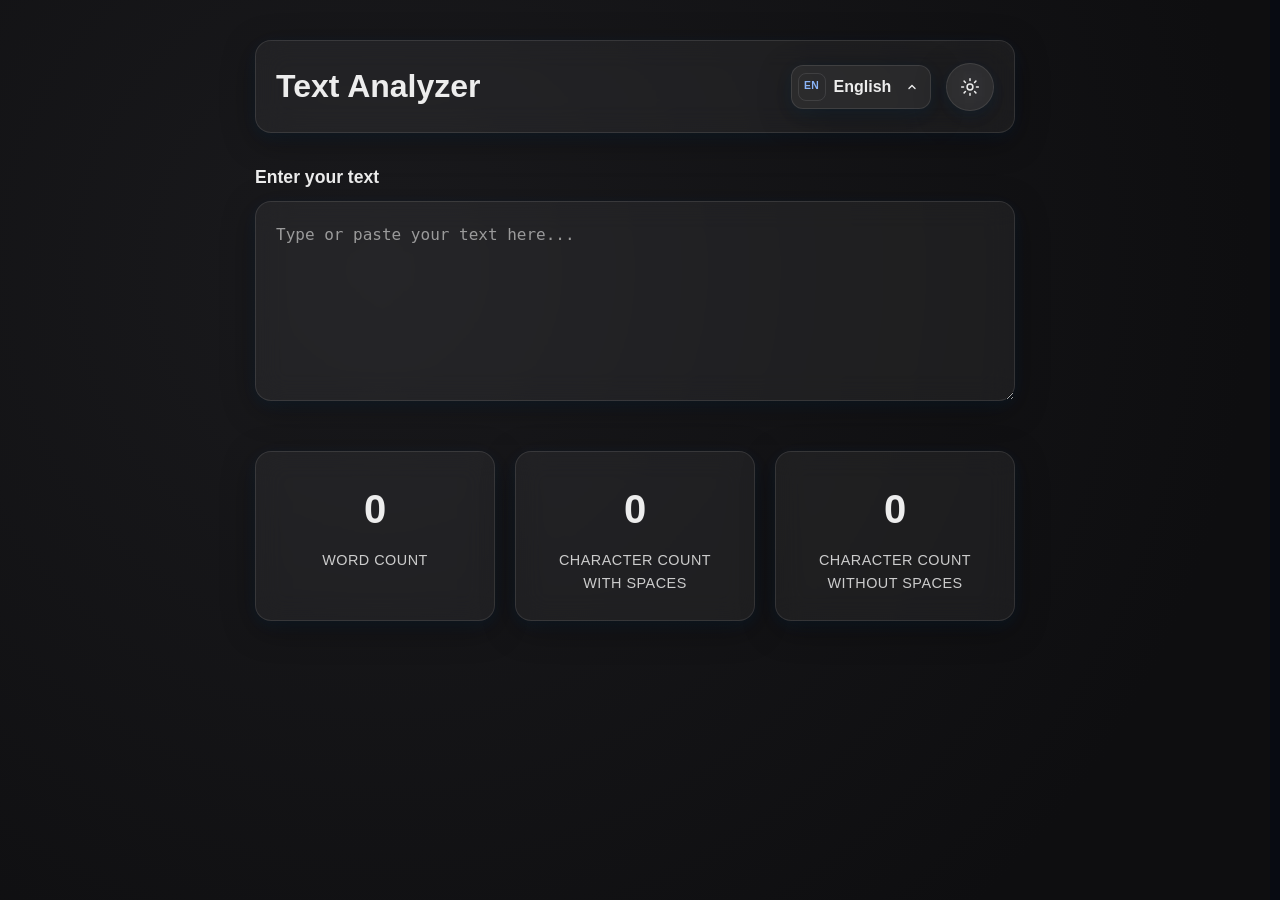
==== commit 62995c14: "feat(ui): refresh visual design" ====
--- a/index.html
+++ b/index.html
@@ -54,15 +54,23 @@
       <header class="header">
         <h1 data-i18n="app_title">Text Analyzer</h1>
         <div class="controls">
-          <div class="language-controls">
+          <div class="language-controls language-menu">
             <label class="sr-only" for="languageSelect">Interface language</label>
-            <select class="language-select" id="languageSelect" aria-label="Interface language">
+            <select class="language-select language-select--native" id="languageSelect" tabindex="-1" aria-hidden="true" hidden>
               <option value="en">English</option>
               <option value="es">Español</option>
               <option value="ru">Русский</option>
               <option value="fr">Français</option>
               <option value="de">Deutsch</option>
             </select>
+            <button class="language-menu__trigger" id="language-menu-button" type="button" aria-label="Interface language: English" aria-haspopup="menu" aria-expanded="false" aria-controls="language-menu-list"><span class="language-menu__flag" aria-hidden="true">EN</span><span class="language-menu__label">English</span><svg class="language-menu__chevron" width="16" height="16" viewBox="0 0 16 16" aria-hidden="true" focusable="false"><path d="M10.5832 6.00002L7.99657 8.58669L5.4099 6.00002C5.1499 5.74002 4.7299 5.74002 4.4699 6.00002C4.2099 6.26002 4.2099 6.68002 4.4699 6.94002L7.5299 10C7.7899 10.26 8.2099 10.26 8.4699 10L11.5299 6.94002C11.7899 6.68002 11.7899 6.26002 11.5299 6.00002C11.2699 5.74669 10.8432 5.74002 10.5832 6.00002Z" fill="currentColor" /></svg></button>
+            <div class="language-menu__panel" id="language-menu-list" role="menu" aria-labelledby="language-menu-button" hidden>
+              <button class="language-menu__option" type="button" role="menuitemradio" aria-checked="true" data-language="en" data-flag="EN"><span class="language-menu__flag" aria-hidden="true">EN</span><span>English</span><span class="language-menu__check" aria-hidden="true">✓</span></button>
+              <button class="language-menu__option" type="button" role="menuitemradio" aria-checked="false" data-language="es" data-flag="ES"><span class="language-menu__flag" aria-hidden="true">ES</span><span>Español</span><span class="language-menu__check" aria-hidden="true">✓</span></button>
+              <button class="language-menu__option" type="button" role="menuitemradio" aria-checked="false" data-language="ru" data-flag="RU"><span class="language-menu__flag" aria-hidden="true">RU</span><span>Русский</span><span class="language-menu__check" aria-hidden="true">✓</span></button>
+              <button class="language-menu__option" type="button" role="menuitemradio" aria-checked="false" data-language="fr" data-flag="FR"><span class="language-menu__flag" aria-hidden="true">FR</span><span>Français</span><span class="language-menu__check" aria-hidden="true">✓</span></button>
+              <button class="language-menu__option" type="button" role="menuitemradio" aria-checked="false" data-language="de" data-flag="DE"><span class="language-menu__flag" aria-hidden="true">DE</span><span>Deutsch</span><span class="language-menu__check" aria-hidden="true">✓</span></button>
+            </div>
           </div>
           <button class="btn theme-toggle" id="themeToggle" data-i18n="theme_toggle" title="Toggle theme" aria-label="Toggle theme">🌙</button>
         </div>
--- a/src/style/components.css
+++ b/src/style/components.css
@@ -31,7 +31,7 @@
 }
 
 /* Language selector dropdown */
-.language-select {
+.language-select {
   padding: 12px 16px;
   border-radius: 12px;
   border: 1px solid var(--glass-border);
@@ -64,6 +64,20 @@
   border-color: var(--primary-color);
   box-shadow: var(--shadow-primary);
 }
+
+.language-select--native { display: none; }
+.language-menu { position: relative; }
+.language-menu__trigger { min-width: 140px; min-height: 44px; padding: 0.35rem 0.65rem 0.35rem 0.35rem; display: grid; grid-template-columns: auto 1fr auto; align-items: center; gap: 0.5rem; border: 1px solid var(--glass-border); border-radius: 12px; background: var(--glass-bg); color: var(--text-primary); box-shadow: var(--glass-shadow); font: inherit; font-weight: 700; text-align: left; cursor: pointer; }
+.language-menu__flag { width: 1.75rem; height: 1.75rem; display: grid; place-items: center; border: 1px solid var(--glass-border); border-radius: 8px; color: var(--primary-color); font-size: 0.65rem; letter-spacing: 0.04em; }
+.language-menu__chevron { width: 1rem; height: 1rem; transform: rotate(180deg); transform-origin: center; transition: transform 240ms cubic-bezier(0.34, 1.56, 0.64, 1); }
+.language-menu__trigger[aria-expanded='true'] .language-menu__chevron { transform: rotate(0deg); }
+.language-menu__panel { position: absolute; top: calc(100% + 0.5rem); right: 0; z-index: 30; width: min(210px, calc(100vw - 1rem)); padding: 0.4rem; display: grid; gap: 0.2rem; border: 1px solid var(--glass-border); border-radius: 14px; background: var(--bg-primary); box-shadow: var(--shadow-primary); }
+.language-menu__panel[hidden] { display: none; }
+.language-menu__option { width: 100%; min-height: 44px; padding: 0.4rem; display: grid; grid-template-columns: auto 1fr auto; align-items: center; gap: 0.5rem; border: 1px solid transparent; border-radius: 10px; background: transparent; color: var(--text-primary); font: inherit; font-weight: 700; text-align: left; cursor: pointer; }
+.language-menu__option:hover, .language-menu__option:focus-visible, .language-menu__option[aria-checked='true'] { border-color: var(--glass-border); background: var(--bg-secondary); }
+.language-menu__check { opacity: 0; }
+.language-menu__option[aria-checked='true'] .language-menu__check { opacity: 1; }
+.theme-toggle svg { width: 1.25rem; height: 1.25rem; fill: none; stroke: currentColor; stroke-width: 1.8; stroke-linecap: round; stroke-linejoin: round; }
 
 .language-select option {
   background: var(--bg-primary);
@@ -160,7 +174,7 @@
   }
 }
 
-@media (max-width: 480px) {
+@media (max-width: 480px) {
   .language-select {
     min-width: 80px;
     font-size: 0.75rem;
@@ -169,9 +183,44 @@
     background-size: 12px;
   }
 
-  .theme-toggle {
-    width: 40px;
-    height: 40px;
-    font-size: 1rem;
-  }
-}
+  .theme-toggle {
+    width: 40px;
+    height: 40px;
+    font-size: 1rem;
+  }
+
+  .language-menu__trigger {
+    width: 54px;
+    min-width: 54px;
+    padding: 0.3rem;
+    grid-template-columns: 1fr auto;
+  }
+
+  .language-menu__label { display: none; }
+}
+
+@media (max-width: 768px) {
+  .header {
+    flex-direction: row;
+    gap: 0.5rem;
+    text-align: left;
+  }
+
+  .header h1 {
+    flex: 1 1 55%;
+    min-width: 0;
+    overflow-wrap: anywhere;
+    line-height: 1.1;
+  }
+
+  .controls {
+    flex: 0 0 auto;
+    flex-direction: row;
+    gap: 0.35rem;
+  }
+}
+
+@media (max-width: 480px) {
+  .header { padding: 10px; }
+  .header h1 { font-size: 1.15rem; }
+}
